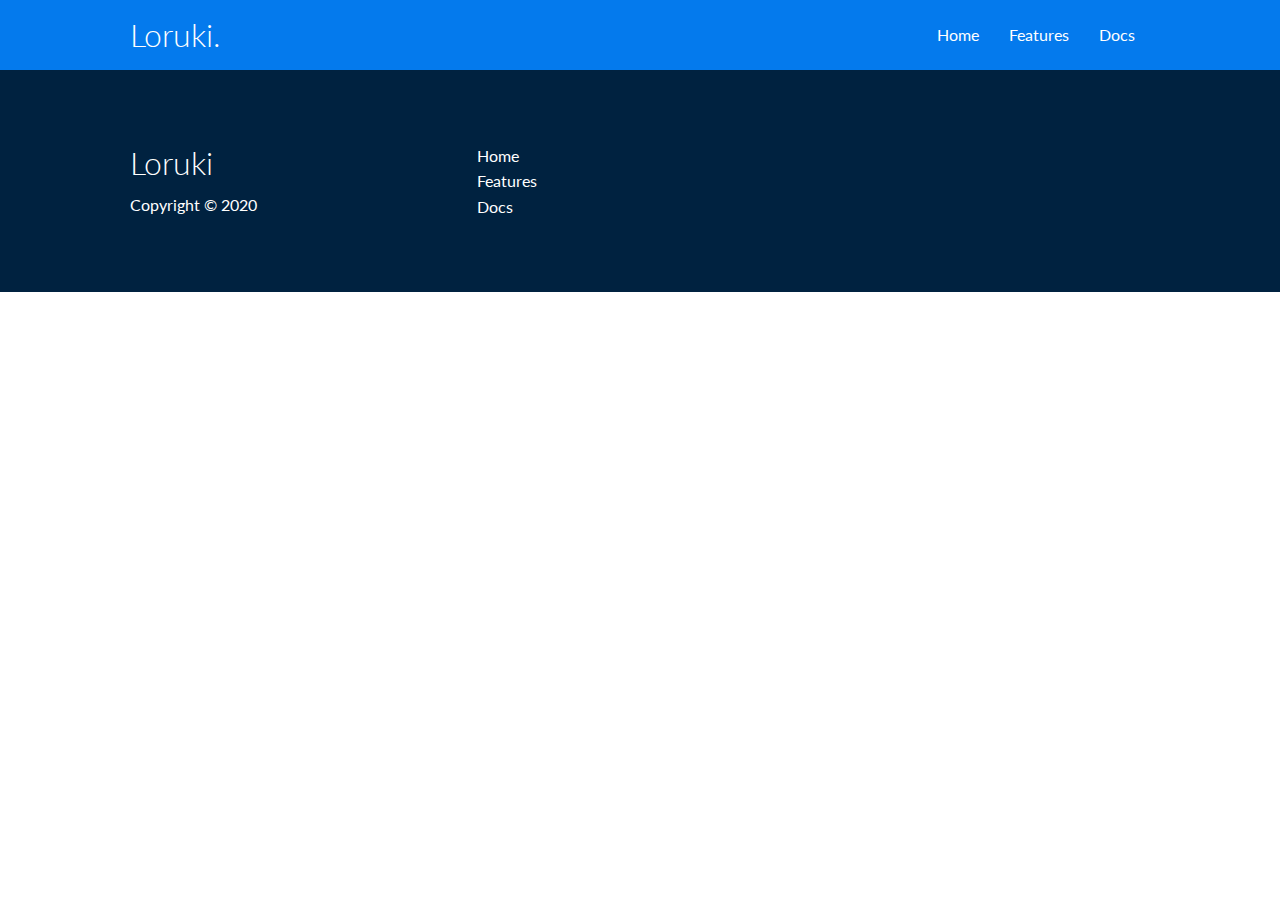
==== docs.html @ d8e9e080 "2024-08-12: work in docs.html" ====
<!DOCTYPE html>
<html lang="en">
  <head>
    <meta charset="UTF-8" />
    <meta name="viewport" content="width=device-width, initial-scale=1.0" />
    <link
      rel="stylesheet"
      href="https://cdnjs.cloudflare.com/ajax/libs/font-awesome/6.6.0/css/all.min.css"
      integrity="sha512-Kc323vGBEqzTmouAECnVceyQqyqdsSiqLQISBL29aUW4U/M7pSPA/gEUZQqv1cwx4OnYxTxve5UMg5GT6L4JJg=="
      crossorigin="anonymous"
      referrerpolicy="no-referrer"
    />
    <link rel="stylesheet" href="/css/style.css" />
    <link rel="stylesheet" href="/css/utilities.css" />
    <title>Loruki | Cloud Hosting For Everyoneo</title>
  </head>
  <body>
    <!-- Nav bar -->
    <div class="navbar">
      <div class="container flex">
        <h1 class="logo">Loruki.</h1>
        <nav>
          <ul>
            <li><a href="index.html">Home</a></li>
            <li><a href="features.html">Features</a></li>
            <li><a href="docs.html">Docs</a></li>
          </ul>
        </nav>
      </div>
    </div>

    <!-- Footer -->
    <footer class="footer bg-dark py-5">
      <div class="container grid grid-3">
        <div>
          <h1>Loruki</h1>
          <p>Copyright &copy; 2020</p>
        </div>
        <nav>
          <ul>
            <li><a href="index.html">Home</a></li>
            <li><a href="features.html">Features</a></li>
            <li><a href="docs.html">Docs</a></li>
          </ul>
        </nav>
        <div class="social">
          <a href="#"><i class="fab fa-github fa-2x"></i></a>
          <a href="#"><i class="fab fa-facebook fa-2x"></i></a>
          <a href="#"><i class="fab fa-instagram fa-2x"></i></a>
          <a href="#"><i class="fab fa-twitter fa-2x"></i></a>
        </div>
      </div>
    </footer>
  </body>
</html>
---- css/style.css ----
@import url("https://fonts.googleapis.com/css2?family=Lato:ital,wght@0,100;0,300;0,400;0,700;0,900;1,100;1,300;1,400;1,700;1,900&display=swap");

:root {
  --primary-color: #047aed;
  --secondary-color: #1c3fa8;
  --dark-color: #002240;
  --light-color: #f4f4f4;
}

/* Reset CSS file */
* {
  box-sizing: border-box;
  padding: 0;
  margin: 0;
}

body {
  font-family: "Lato", sans-serif;
  color: #333;
  line-height: 1.6; /* Chieu cao dong */
}

ul {
  list-style-type: none;
}

a {
  text-decoration: none;
  color: #333;
}

h1,
h2 {
  font-weight: 300;
  line-height: 1.2;
  margin: 10px 0;
}

p {
  margin: 10px 0;
}

img {
  width: 100%;
}
/* Set up specified things for project: Navbar, container, flex */
/* Nav bar styling */
.navbar {
  background-color: var(--primary-color);
  color: #fff;
  height: 70px;
}

.navbar ul {
  display: flex;
}

.navbar a {
  color: #fff;
  padding: 10px;
  margin: 0 5px;
}

.navbar a:hover {
  border-bottom: 2px #fff solid;
}

.navbar .flex {
  justify-content: space-between;
}

/* Showcase */
.showcase {
  height: 400px;
  background-color: var(--primary-color);
  color: #fff;
  position: relative;
}

.showcase h1 {
  font-size: 40px;
}

.showcase p {
  margin: 20px 0;
}

.showcase .grid {
  overflow: visible;
  grid-template-columns: 55% auto;
  gap: 30px;
}

.showcase-form {
  position: relative;
  top: 60px;
  height: 350px;
  width: 400px;
  padding: 40px;
  z-index: 100;
}

.showcase-form .form-control {
  margin: 30px 0;
}

.showcase-form input[type="text"],
.showcase-form input[type="email"] {
  border: 0;
  border-bottom: 1px solid #b4becb;
  width: 100%;
  padding: 3px;
  font-size: 16px;
}

.showcase-form input:focus {
  outline: none;
}

.showcase::before,
.showcase::after {
  content: "";
  position: absolute;
  height: 100px;
  bottom: -70px;
  right: 0;
  left: 0;
  background-color: #fff;
  transform: skewY(-3deg);
  -webkit-transform: skewY(-3deg); /* for webkit */
  -moz-transform: skewY(-3deg); /* for chrome, safari, mozilla,..*/
  -ms-transform: skewY(-3deg); /* for IE, Edge */
}

/* Stats */
.stats {
  padding-top: 100px;
}

.stats-heading {
  max-width: 500px;
  margin: auto;
}

.stats .grid h3 {
  font-size: 35px;
}

.stats .grid p {
  font-size: 20px;
  font-weight: bold;
}

/* Cli */
.cli .grid {
  grid-template-columns: repeat(3, 1fr);
  grid-template-rows: repeat(2, 1fr);
}

.cli .grid > *:first-child {
  grid-column: 1 / span 2;
  grid-row: 1 / span 2;
}

/* Cloud */
.cloud .grid {
  grid-template-columns: 4fr 3fr;
}

/* Languages */

.languages .flex {
  flex-wrap: wrap;
}

.languages .card {
  text-align: center;
  margin: 18px 10px 40px;
  transition: transform 0.2s ease-in;
}

.languages .card h4 {
  font-size: 20px;
  margin-bottom: 10px;
}

.languages .card:hover {
  transform: translateY(-15px);
}

/* Features */
.features-head img {
  width: 200px;
  justify-self: flex-end;
}

.features-sub-head img {
  width: 300px;
  justify-self: flex-end;
}

.features-main .card > i {
  margin-right: 20px;
}

.features-main .grid {
  padding: 30px;
}

.features-main .grid > *:first-child {
  grid-column: 1 / span 3;
}

.features-main .grid > *:nth-child(2) {
  grid-column: 1 / span 2;
}

/* Footer */
.footer .social a {
  margin: 0 10px;
}

/* Tablets and under */
@media (max-width: 768px) {
  .grid,
  .showcase .grid,
  .stats .grid,
  .cli .grid,
  .cloud .grid {
    grid-template-columns: 1fr;
    grid-template-rows: 1fr;
  }

  .showcase {
    height: auto;
  }

  .showcase-text {
    text-align: center;
    margin-top: 40px;
  }

  .showcase-form {
    justify-self: center;
    margin: auto;
  }
}

/* Mobile */
@media (max-width: 500px) {
  .navbar {
    height: 110px;
  }

  .navbar .flex {
    flex-direction: column;
  }

  .navbar ul {
    padding: 10px;
    background-color: rgba(0, 0, 0, 0.1);
  }
}
---- css/utilities.css ----
/* Utilities: classes was used all around the website */
.container {
  max-width: 1100px;
  margin: 0 auto;
  overflow: auto;
  padding: 0 40px;
}

.card {
  background-color: #fff;
  color: #333;
  border-radius: 10px;
  box-shadow: 0 3px 10px rgba(0, 0, 0, 0.2);
  padding: 20px;
  margin: 10px;
}

.btn {
  display: inline-block;
  padding: 10px 30px;
  cursor: pointer;
  background-color: var(--primary-color);
  color: #fff;
  border: none;
  border-radius: 5px;
}

.btn-outline {
  background-color: transparent;
  border: 1px #fff solid;
}

.btn:hover {
  transform: scale(0.98);
}

/* Backgrounds and colored buttons */
.bg-primary,
.btn-primary {
  background-color: var(--primary-color);
  color: #fff;
}

.bg-secondary,
.btn-secondary {
  background-color: var(--secondary-color);
  color: #fff;
}

.bg-dark,
.btn-dark {
  background-color: var(--dark-color);
  color: #fff;
}

.bg-primary a,
.btn-primary a,
.bg-secondary a,
.btn-secondary a,
.bg-dark a,
.btn-dark a {
  color: #fff;
}

.bg-light,
.btn-light {
  background-color: var(--light-color);
  color: #333;
}

/* Text sizes */
.lead {
  font-size: 20px;
}

.sm {
  font-size: 1rem;
}

.md {
  font-size: 2rem;
}

.lg {
  font-size: 3rem;
}

.xl {
  font-size: 4rem;
}

.text-center {
  text-align: center;
}

.flex {
  display: flex;
  justify-content: center;
  align-items: center;
  height: 100%;
}

.grid {
  display: grid;
  grid-template-columns: repeat(2, 1fr);
  gap: 20px;
  justify-content: center;
  align-items: center;
  height: 100%;
}

.grid-3 {
  grid-template-columns: repeat(3, 1fr);
}

/* Margin */
.m-1 {
  margin: 1rem;
}

.m-2 {
  margin: 1.5rem;
}

.m-3 {
  margin: 2rem;
}

.m-4 {
  margin: 3rem;
}

.m-5 {
  margin: 4rem;
}

.my-1 {
  margin: 1rem 0;
}

.my-2 {
  margin: 1.5rem 0;
}

.my-3 {
  margin: 2rem 0;
}

.my-4 {
  margin: 3rem 0;
}

.my-5 {
  margin: 4rem 0;
}

/* Padding */
.p-1 {
  padding: 1rem;
}

.p-2 {
  padding: 1.5rem;
}

.p-3 {
  padding: 2rem;
}

.p-4 {
  padding: 3rem;
}

.p-5 {
  padding: 4rem;
}

.py-1 {
  padding: 1rem 0;
}

.py-2 {
  padding: 1.5rem 0;
}

.py-3 {
  padding: 2rem 0;
}

.py-4 {
  padding: 3rem 0;
}

.py-5 {
  padding: 4rem 0;
}
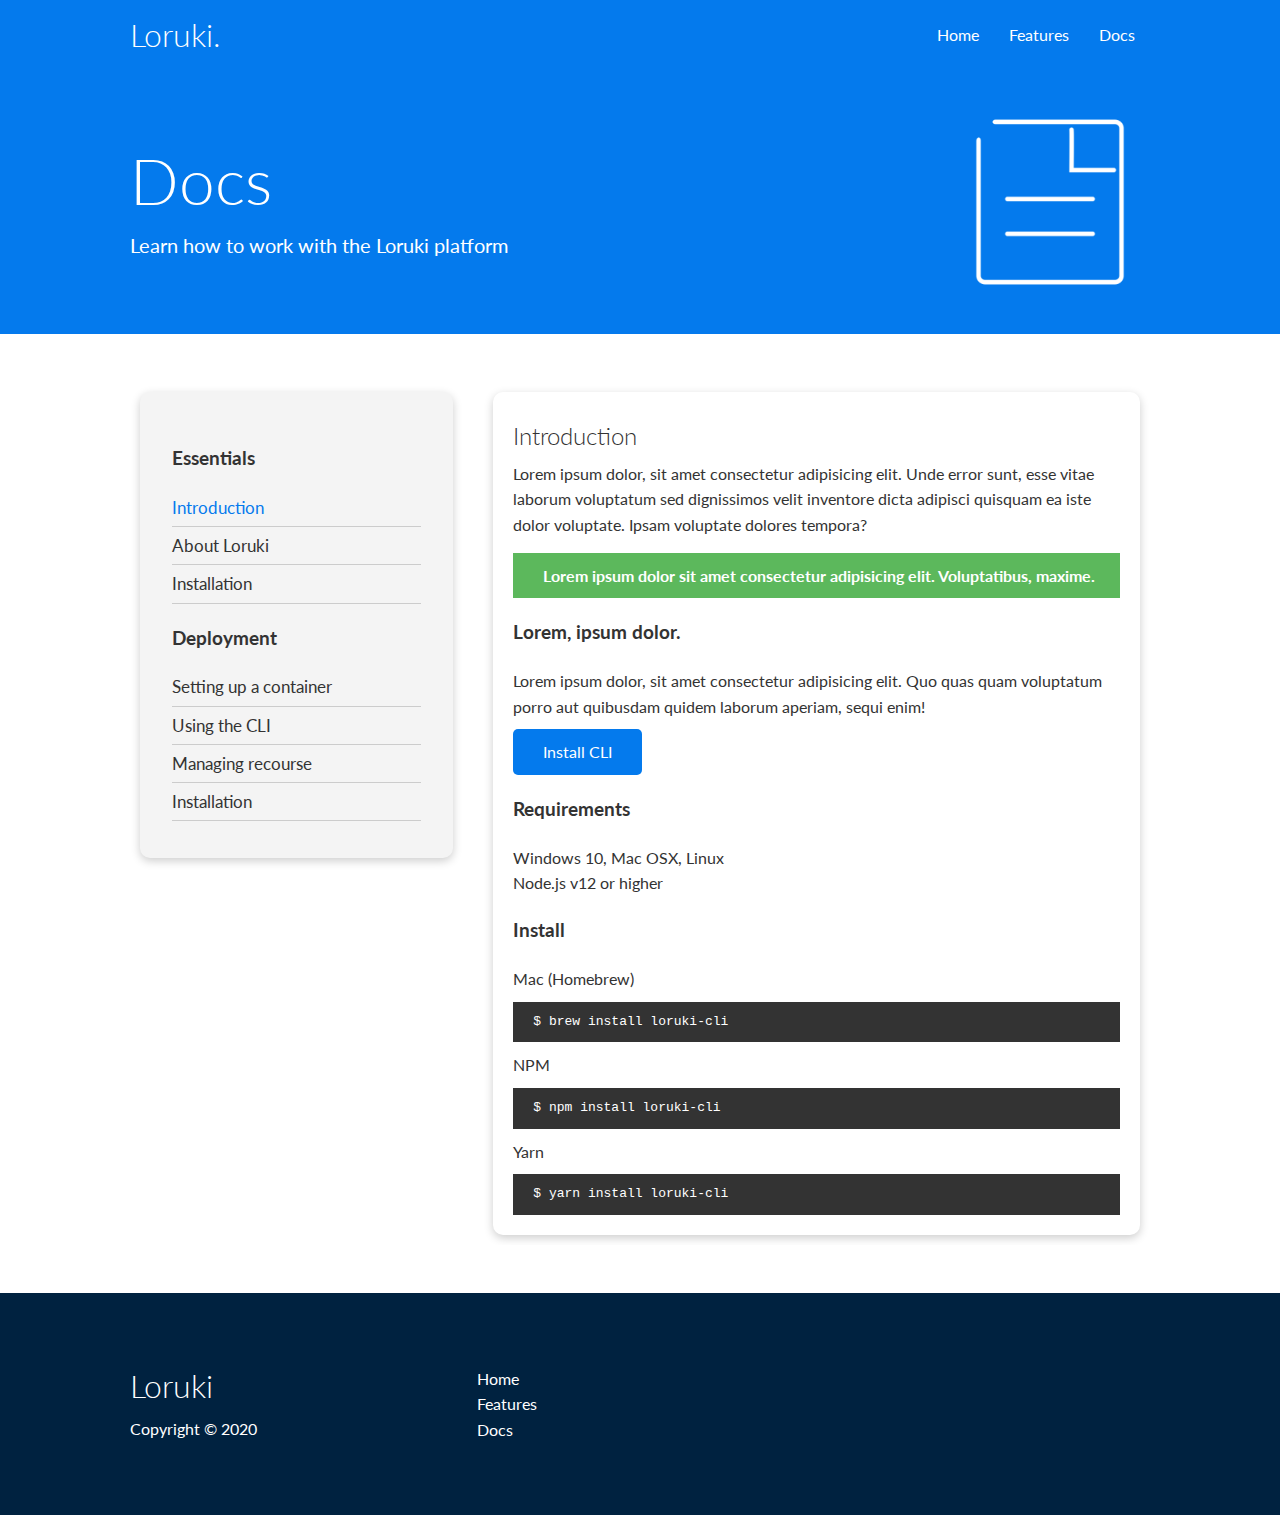
==== commit 516a74b3: "Ready to deploy" ====
--- a/docs.html
+++ b/docs.html
@@ -29,6 +29,75 @@
       </div>
     </div>
 
+    <!-- Head -->
+    <section class="docs-head bg-primary py-3">
+      <div class="container grid">
+        <div>
+          <h1 class="xl">Docs</h1>
+          <p class="lead">Learn how to work with the Loruki platform</p>
+        </div>
+        <img src="images/docs.png" alt="" />
+      </div>
+    </section>
+
+    <!-- Docs Main -->
+    <section class="docs-main my-4">
+      <div class="container grid">
+        <div class="card bg-light p-3">
+          <h3 class="my-2">Essentials</h3>
+          <nav>
+            <ul>
+              <li><a class="text-primary" href="#">Introduction</a></li>
+              <li><a href="#">About Loruki</a></li>
+              <li><a href="#">Installation</a></li>
+            </ul>
+          </nav>
+
+          <h3 class="my-2">Deployment</h3>
+          <nav>
+            <ul>
+              <li><a href="#">Setting up a container</a></li>
+              <li><a href="#">Using the CLI</a></li>
+              <li><a href="#">Managing recourse</a></li>
+              <li><a href="#">Installation</a></li>
+            </ul>
+          </nav>
+        </div>
+        <div class="card">
+          <h2>Introduction</h2>
+          <p>
+            Lorem ipsum dolor, sit amet consectetur adipisicing elit. Unde error
+            sunt, esse vitae laborum voluptatum sed dignissimos velit inventore
+            dicta adipisci quisquam ea iste dolor voluptate. Ipsam voluptate
+            dolores tempora?
+          </p>
+          <div class="alert alert-success">
+            <i class="fas fa-info"></i> Lorem ipsum dolor sit amet consectetur
+            adipisicing elit. Voluptatibus, maxime.
+          </div>
+          <h3>Lorem, ipsum dolor.</h3>
+          <p>
+            Lorem ipsum dolor, sit amet consectetur adipisicing elit. Quo quas
+            quam voluptatum porro aut quibusdam quidem laborum aperiam, sequi
+            enim!
+          </p>
+          <a href="#" class="btn btn-primary">Install CLI</a>
+          <h3>Requirements</h3>
+          <ul>
+            <li>Windows 10, Mac OSX, Linux</li>
+            <li>Node.js v12 or higher</li>
+          </ul>
+          <h3>Install</h3>
+          <p>Mac (Homebrew)</p>
+          <pre><code>$ brew install loruki-cli</code></pre>
+          <p>NPM</p>
+          <pre><code>$ npm install loruki-cli</code></pre>
+          <p>Yarn</p>
+          <pre><code>$ yarn install loruki-cli</code></pre>
+        </div>
+      </div>
+    </section>
+
     <!-- Footer -->
     <footer class="footer bg-dark py-5">
       <div class="container grid grid-3">
--- a/css/style.css
+++ b/css/style.css
@@ -5,6 +5,8 @@
   --secondary-color: #1c3fa8;
   --dark-color: #002240;
   --light-color: #f4f4f4;
+  --success-color: #5cb85c;
+  --error-color: #d9534f;
 }
 
 /* Reset CSS file */
@@ -43,6 +45,19 @@
 img {
   width: 100%;
 }
+
+code, 
+pre {
+  background-color: #333;
+  color: #fff;
+  padding: 10px;
+}
+
+.hidden {
+  visibility: hidden;
+  height: 0;
+}
+
 /* Set up specified things for project: Navbar, container, flex */
 /* Nav bar styling */
 .navbar {
@@ -89,6 +104,10 @@
   overflow: visible;
   grid-template-columns: 55% auto;
   gap: 30px;
+}
+
+.showcase-text {
+  animation: slideInFromLeft 1s ease-in;
 }
 
 .showcase-form {
@@ -98,6 +117,7 @@
   width: 400px;
   padding: 40px;
   z-index: 100;
+  animation: slideInFromRight 1s ease-in;
 }
 
 .showcase-form .form-control {
@@ -135,6 +155,7 @@
 /* Stats */
 .stats {
   padding-top: 100px;
+  animation: slideInFromBottom 1s ease-in;
 }
 
 .stats-heading {
@@ -189,7 +210,8 @@
 }
 
 /* Features */
-.features-head img {
+.features-head img,
+.docs-head img {
   width: 200px;
   justify-self: flex-end;
 }
@@ -215,9 +237,71 @@
   grid-column: 1 / span 2;
 }
 
+/* Docs */
+.docs-main h3{
+  margin: 20px 0;
+}
+
+.docs-main .grid {
+  grid-template-columns: 1fr 2fr;
+  align-items: flex-start;
+}
+
+.docs-main nav li {
+  font-size: 17px;
+  padding-bottom: 5px;
+  margin-bottom: 5px;
+  border-bottom: 1px #ccc solid;
+}
+
+.docs-main a:hover {
+  font-weight: bold;
+}
+
 /* Footer */
 .footer .social a {
   margin: 0 10px;
+}
+
+/* Animations */
+@keyframes slideInFromLeft {
+  0% {
+    transform: translateX(-100%);
+  }
+
+  100% {
+    transform: translateX(0);
+  }
+}
+
+@keyframes slideInFromRight {
+  0% {
+    transform: translateX(100%);
+  }
+
+  100% {
+    transform: translateX(0);
+  }
+}
+
+@keyframes slideInFromTop {
+  0% {
+    transform: translateY(-100%);
+  }
+
+  100% {
+    transform: translateY(0);
+  }
+}
+
+@keyframes slideInFromBottom {
+  0% {
+    transform: translateY(100%);
+  }
+
+  100% {
+    transform: translateY(0);
+  }
 }
 
 /* Tablets and under */
@@ -226,7 +310,9 @@
   .showcase .grid,
   .stats .grid,
   .cli .grid,
-  .cloud .grid {
+  .cloud .grid,
+  .features-main .grid,
+  .docs-main .grid {
     grid-template-columns: 1fr;
     grid-template-rows: 1fr;
   }
@@ -238,11 +324,34 @@
   .showcase-text {
     text-align: center;
     margin-top: 40px;
+    animation: slideInFromTop 1s ease-in;
   }
 
   .showcase-form {
     justify-self: center;
     margin: auto;
+  }
+
+  .cli .grid > *:first-child {
+    grid-column: 1;
+    grid-row: 1;
+  }
+
+  .features-head,
+  .features-sub-head,
+  .docs-head {
+    text-align: center;
+  }
+
+  .features-head img,
+  .features-sub-head img,
+  .docs-head img {
+    justify-self: center;
+  }
+
+  .features-main .grid >*:first-child,
+  .features-main .grid >*:nth-child(2) {
+    grid-column: 1;
   }
 }
 
--- a/css/utilities.css
+++ b/css/utilities.css
@@ -53,6 +53,12 @@
   color: #fff;
 }
 
+.bg-light,
+.btn-light {
+  background-color: var(--light-color);
+  color: #333;
+}
+
 .bg-primary a,
 .btn-primary a,
 .bg-secondary a,
@@ -62,10 +68,21 @@
   color: #fff;
 }
 
-.bg-light,
-.btn-light {
-  background-color: var(--light-color);
-  color: #333;
+/* Text colors */
+.text-primary {
+  color: var(--primary-color);
+}
+
+.text-secondary {
+  color: var(--secondary-color);
+}
+
+.text-dark {
+  color: var(--dark-color);
+}
+
+.text-light {
+  color: var(--light-color);
 }
 
 /* Text sizes */
@@ -91,6 +108,28 @@
 
 .text-center {
   text-align: center;
+}
+
+/* Alerts */
+.alert {
+  background-color: var(--light-color);
+  padding: 10px 20px;
+  font-weight: bold;
+  margin: 15px 0;
+}
+
+.alert i {
+  margin-right: 10px;
+}
+
+.alert-success {
+  background-color: var(--success-color);
+  color: #fff;
+}
+
+.alert-error {
+  background-color: var(--error-color);
+  color: #fff;
 }
 
 .flex {
